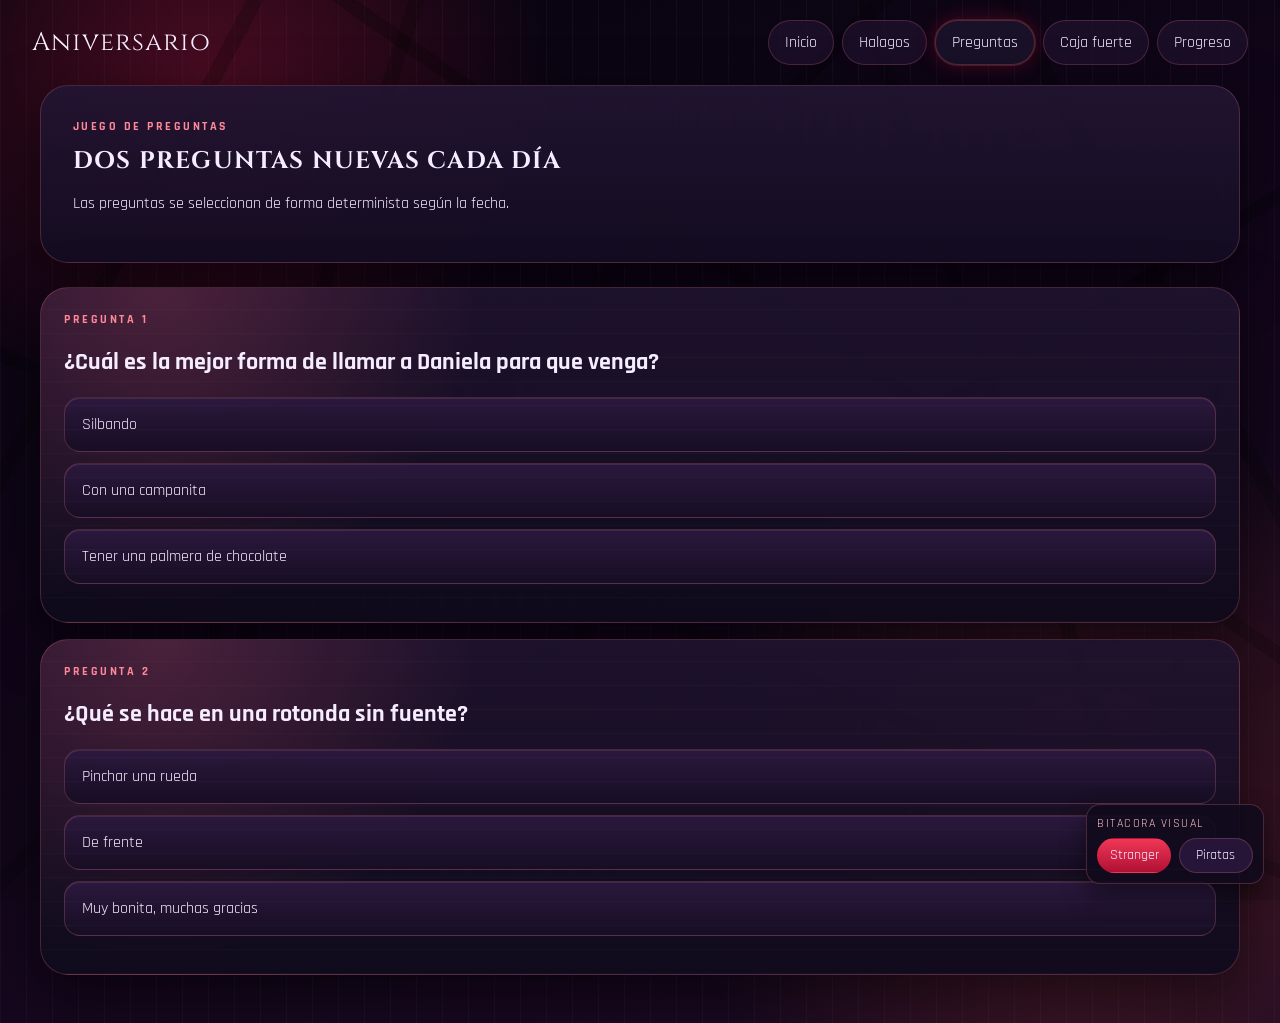
==== quiz.html @ 347fd541 "Add files via upload" ====
<!doctype html>
<html lang="es">
<head>
  <meta charset="utf-8">
  <meta name="viewport" content="width=device-width, initial-scale=1">
  <title>Aniversario | Preguntas</title>
  <link rel="stylesheet" href="css/global.css">
  <link rel="stylesheet" href="css/quiz.css">
  <link rel="stylesheet" href="css/theme-pirates.css" id="themePiratesStylesheet" disabled>
</head>
<body data-page="quiz">
  <header class="site-header">
    <a class="brand" href="index.html">Aniversario</a>
    <nav class="site-nav" aria-label="Navegación principal">
      <a href="index.html">Inicio</a>
      <a href="compliments.html">Halagos</a>
      <a class="active" href="quiz.html">Preguntas</a>
      <a href="safe.html">Caja fuerte</a>
      <a href="progress.html">Progreso</a>
    </nav>
  </header>

  <main class="page-shell">
    <section class="hero-card">
      <p class="eyebrow">Juego de preguntas</p>
      <h1>Dos preguntas nuevas cada día</h1>
      <p>Las preguntas se seleccionan de forma determinista según la fecha.</p>
    </section>

    <section id="quizList" class="quiz-list" aria-live="polite"></section>
  </main>

  <div id="modalRoot"></div>

  <script src="js/utils.js"></script>
  <script src="js/storage.js"></script>
  <script src="js/modal.js"></script>
  <script src="js/app.js"></script>
  <script src="js/quiz.js"></script>
</body>
</html>
---- css/global.css ----
@import url('https://fonts.googleapis.com/css2?family=Cinzel:wght@500;700&family=Rajdhani:wght@400;500;700&display=swap');

:root {
  color-scheme: dark;
  --bg: #080611;
  --bg-alt: #14061f;
  --surface: #181127;
  --surface-strong: #221733;
  --text: #f5ecff;
  --muted: #b8a9d2;
  --primary: #d9153c;
  --primary-strong: #a50d2e;
  --accent: #ff5f2f;
  --border: rgba(255, 130, 145, 0.22);
  --shadow: 0 18px 55px rgba(0, 0, 0, 0.55);
  --radius-lg: 28px;
  --radius-md: 18px;
  --radius-sm: 12px;
  --font-display: "Cinzel", "Times New Roman", serif;
  --font-body: "Rajdhani", "Trebuchet MS", sans-serif;
}

* { box-sizing: border-box; }

html {
  background:
    radial-gradient(circle at 16% 8%, rgba(222, 28, 70, 0.3), transparent 24%),
    radial-gradient(circle at 85% 80%, rgba(255, 88, 54, 0.24), transparent 30%),
    repeating-linear-gradient(90deg, rgba(255, 255, 255, 0.03) 0 1px, transparent 1px 26px),
    linear-gradient(160deg, #07040e 0%, #11051a 45%, #1a0a22 100%);
}

body {
  margin: 0;
  min-height: 100vh;
  font-family: var(--font-body);
  color: var(--text);
  background: transparent;
  position: relative;
}

body::before,
body::after {
  content: "";
  position: fixed;
  inset: 0;
  pointer-events: none;
  z-index: -1;
}

body::before {
  background:
    radial-gradient(ellipse at 50% 110%, rgba(255, 60, 46, 0.24), transparent 55%),
    radial-gradient(ellipse at 20% -10%, rgba(205, 35, 78, 0.2), transparent 45%);
}

body::after {
  background:
    linear-gradient(180deg, rgba(10, 8, 20, 0) 0%, rgba(6, 4, 12, 0.45) 100%),
    repeating-linear-gradient(0deg, rgba(255, 255, 255, 0.025) 0 1px, transparent 1px 3px);
  mix-blend-mode: screen;
  opacity: 0.32;
}

body[data-theme="stranger"]::before {
  background:
    radial-gradient(circle at 10% 20%, rgba(0, 0, 0, 0.88) 0 2px, transparent 3px),
    radial-gradient(circle at 14% 26%, rgba(0, 0, 0, 0.82) 0 5px, transparent 6px),
    linear-gradient(118deg, transparent 0 14%, rgba(0, 0, 0, 0.9) 14% 15%, transparent 15%),
    linear-gradient(108deg, transparent 0 26%, rgba(0, 0, 0, 0.92) 26% 27%, transparent 27%),
    radial-gradient(circle at 90% 18%, rgba(0, 0, 0, 0.9) 0 2px, transparent 3px),
    radial-gradient(circle at 86% 24%, rgba(0, 0, 0, 0.82) 0 5px, transparent 6px),
    linear-gradient(62deg, transparent 0 84%, rgba(0, 0, 0, 0.9) 84% 85%, transparent 85%),
    linear-gradient(72deg, transparent 0 73%, rgba(0, 0, 0, 0.92) 73% 74%, transparent 74%);
  mix-blend-mode: multiply;
  opacity: 0.24;
  filter: blur(0.45px);
}

body[data-theme="stranger"]::after {
  background:
    radial-gradient(circle at 8% 76%, rgba(0, 0, 0, 0.96) 0 8px, transparent 9px),
    radial-gradient(circle at 14% 82%, rgba(0, 0, 0, 0.82) 0 4px, transparent 5px),
    linear-gradient(135deg, transparent 0 40%, rgba(0, 0, 0, 0.88) 40% 41%, transparent 41%),
    linear-gradient(148deg, transparent 0 58%, rgba(0, 0, 0, 0.9) 58% 59%, transparent 59%),
    radial-gradient(circle at 92% 74%, rgba(0, 0, 0, 0.96) 0 8px, transparent 9px),
    radial-gradient(circle at 86% 80%, rgba(0, 0, 0, 0.82) 0 4px, transparent 5px),
    linear-gradient(215deg, transparent 0 36%, rgba(0, 0, 0, 0.88) 36% 37%, transparent 37%),
    linear-gradient(202deg, transparent 0 61%, rgba(0, 0, 0, 0.9) 61% 62%, transparent 62%),
    linear-gradient(180deg, rgba(10, 8, 20, 0) 0%, rgba(6, 4, 12, 0.45) 100%),
    repeating-linear-gradient(0deg, rgba(255, 255, 255, 0.025) 0 1px, transparent 1px 3px);
  mix-blend-mode: multiply;
  opacity: 0.28;
}

a {
  color: inherit;
  text-decoration: none;
}

button, select, input, textarea {
  font: inherit;
}

.site-header {
  display: flex;
  align-items: center;
  justify-content: space-between;
  gap: 1rem;
  padding: 1.25rem clamp(1rem, 3vw, 2rem);
}

.brand {
  font-family: var(--font-display);
  font-size: 1.6rem;
  letter-spacing: 0.04em;
}

.site-nav {
  display: flex;
  flex-wrap: wrap;
  gap: 0.5rem;
}

.site-nav a {
  padding: 0.7rem 1rem;
  border: 1px solid var(--border);
  border-radius: 999px;
  background: rgba(31, 16, 44, 0.75);
}

.site-nav a.active,
.site-nav a:hover {
  border-color: var(--border);
  background: var(--surface);
  box-shadow: 0 0 0 1px rgba(255, 95, 90, 0.2), 0 0 20px rgba(217, 21, 60, 0.3);
}

.page-shell,
.home-layout {
  width: min(1200px, calc(100% - 2rem));
  margin: 0 auto 3rem;
}

.hero-card,
.tool-card,
.poster-card,
.announcement-card,
.mission-card,
.reward-card,
.result-card,
.quiz-card,
.safe-card {
  background:
    linear-gradient(180deg, rgba(34, 21, 50, 0.92), rgba(20, 12, 33, 0.96));
  border: 1px solid var(--border);
  box-shadow: var(--shadow);
  backdrop-filter: blur(2px);
}

.hero-card {
  border-radius: var(--radius-lg);
  padding: 2rem;
  margin-bottom: 1.5rem;
}

.hero-card h1,
.section-heading h1,
.tool-card h2,
.reward-card h2 {
  margin: 0 0 0.5rem;
  font-family: var(--font-display);
  letter-spacing: 0.05em;
  text-transform: uppercase;
}

.eyebrow {
  margin: 0 0 0.65rem;
  text-transform: uppercase;
  letter-spacing: 0.2em;
  font-size: 0.78rem;
  color: #ff8898;
  font-weight: 700;
}

.muted { color: var(--muted); }

.primary-btn,
.secondary-btn,
.ghost-btn {
  border: 0;
  border-radius: 999px;
  padding: 0.85rem 1.15rem;
  cursor: pointer;
}

.primary-btn {
  background: linear-gradient(180deg, #f13756, #b01034);
  color: #fff6fb;
  box-shadow: 0 8px 24px rgba(211, 18, 62, 0.42);
}

.secondary-btn,
.ghost-btn {
  background: rgba(255, 110, 121, 0.13);
  color: #ffd8de;
  border: 1px solid rgba(255, 130, 145, 0.22);
}

.modal-backdrop {
  position: fixed;
  inset: 0;
  background: rgba(5, 3, 12, 0.68);
  display: none;
  align-items: center;
  justify-content: center;
  padding: 1rem;
  z-index: 20;
}

.modal-backdrop.open { display: flex; }

.modal {
  width: min(680px, 100%);
  background: linear-gradient(180deg, rgba(30, 18, 45, 0.98), rgba(15, 10, 28, 0.98));
  border-radius: var(--radius-lg);
  box-shadow: 0 26px 80px rgba(0, 0, 0, 0.3);
  border: 1px solid var(--border);
  padding: 1.5rem;
}

.modal-header {
  display: flex;
  justify-content: space-between;
  gap: 1rem;
  align-items: start;
  margin-bottom: 0.85rem;
}

.modal #appModalContent {
  padding: 0.1rem 0.8rem 0;
}

.modal-close {
  border: 0;
  background: transparent;
  font-size: 1.6rem;
  cursor: pointer;
  color: #ffd2da;
}

.grid-two {
  display: grid;
  grid-template-columns: repeat(2, minmax(0, 1fr));
  gap: 1rem;
}

.theme-switcher {
  position: fixed;
  right: 1rem;
  bottom: 1rem;
  z-index: 30;
  padding: 0.65rem;
  border-radius: 14px;
  border: 1px solid rgba(255, 130, 145, 0.24);
  background: rgba(17, 10, 28, 0.9);
  box-shadow: 0 10px 26px rgba(0, 0, 0, 0.45);
  max-width: 240px;
}

.theme-switcher-title {
  margin: 0 0 0.45rem;
  font-size: 0.78rem;
  letter-spacing: 0.12em;
  text-transform: uppercase;
  color: #ffc2cc;
}

.theme-switcher-actions {
  display: grid;
  grid-template-columns: repeat(2, minmax(0, 1fr));
  gap: 0.45rem;
}

.theme-chip {
  border: 1px solid rgba(255, 130, 145, 0.24);
  border-radius: 999px;
  background: rgba(48, 27, 67, 0.72);
  color: var(--text);
  padding: 0.45rem 0.72rem;
  font-size: 0.9rem;
  cursor: pointer;
}

.theme-chip.active {
  background: linear-gradient(180deg, #f13756, #b01034);
  border-color: transparent;
}

@media (max-width: 900px) {
  .grid-two,
  .home-layout,
  .compliments-grid,
  .progress-layout {
    grid-template-columns: 1fr;
  }

  .site-header {
    align-items: start;
    flex-direction: column;
  }

  .page-shell,
  .home-layout {
    width: min(100% - 1rem, 1200px);
  }

  .theme-switcher {
    left: 0.7rem;
    right: 0.7rem;
    bottom: 0.6rem;
    max-width: none;
  }
}
---- css/quiz.css ----
.quiz-list {
  display: grid;
  gap: 1rem;
}

.quiz-card {
  border-radius: var(--radius-lg);
  padding: 1.45rem;
  background:
    radial-gradient(circle at 10% 0, rgba(255, 95, 121, 0.2), transparent 28%),
    linear-gradient(180deg, rgba(31, 19, 46, 0.92), rgba(16, 11, 28, 0.97));
  position: relative;
  overflow: hidden;
}

.quiz-card::before {
  content: "";
  position: absolute;
  inset: 0;
  background:
    repeating-linear-gradient(
      0deg,
      rgba(255, 255, 255, 0.03) 0 1px,
      transparent 1px 24px
    );
  pointer-events: none;
  opacity: 0.7;
}

.quiz-options {
  display: grid;
  gap: 0.7rem;
  margin-top: 1rem;
}

.quiz-options button {
  text-align: left;
  border: 1px solid rgba(255, 130, 145, 0.22);
  border-radius: 16px;
  background: linear-gradient(180deg, rgba(44, 25, 62, 0.96), rgba(23, 14, 36, 0.97));
  padding: 1rem 1.05rem;
  cursor: pointer;
  color: var(--text);
  box-shadow: inset 0 1px 0 rgba(255, 184, 194, 0.1);
}

.quiz-options button:hover:not(:disabled) {
  transform: translateY(-1px);
  border-color: rgba(255, 130, 145, 0.46);
}

.quiz-feedback {
  margin-top: 0.9rem;
  font-weight: 700;
  color: #ff9aaa;
}
---- css/theme-pirates.css ----
@import url('https://fonts.googleapis.com/css2?family=Pirata+One&family=Cormorant+Garamond:wght@500;600;700&family=Alegreya:wght@500;700&display=swap');

html:has(body[data-theme="pirates"]) {
  background:
    radial-gradient(circle at 18% 14%, rgba(255, 255, 255, 0.38), transparent 22%),
    radial-gradient(circle at 74% 18%, rgba(255, 255, 255, 0.28), transparent 26%),
    linear-gradient(180deg, #9bd9ff 0%, #66b6ee 36%, #3f8fcf 52%, #27679c 56%, #1b4f7b 76%, #123a5f 100%);
}

body[data-theme="pirates"] {
  color-scheme: light;
  --bg: #efd8b0;
  --bg-alt: #d9b483;
  --surface: #f2dfbf;
  --surface-strong: #f7e8c9;
  --text: #2f1c0f;
  --muted: #6f5136;
  --primary: #8a3d15;
  --primary-strong: #63260f;
  --accent: #ba7a2d;
  --border: rgba(96, 56, 26, 0.28);
  --shadow: 0 18px 45px rgba(60, 34, 14, 0.22);
  --font-display: "Pirata One", "Times New Roman", serif;
  --font-body: "Cormorant Garamond", Georgia, serif;
  background:
    radial-gradient(circle at 18% 14%, rgba(255, 255, 255, 0.38), transparent 22%),
    radial-gradient(circle at 74% 18%, rgba(255, 255, 255, 0.28), transparent 26%),
    linear-gradient(180deg, #9bd9ff 0%, #66b6ee 36%, #3f8fcf 52%, #27679c 56%, #1b4f7b 76%, #123a5f 100%);
}

body[data-theme="pirates"]::before {
  background:
    radial-gradient(ellipse at 12% 18%, rgba(255, 255, 255, 0.28), transparent 30%),
    radial-gradient(ellipse at 84% 12%, rgba(255, 255, 255, 0.22), transparent 28%),
    linear-gradient(180deg, rgba(255, 255, 255, 0) 0 54%, rgba(255, 255, 255, 0.08) 55%, transparent 56%),
    linear-gradient(180deg, rgba(255, 255, 255, 0) 0 62%, rgba(13, 54, 86, 0.18) 63%, rgba(15, 57, 90, 0.32) 100%);
}

body[data-theme="pirates"]::after {
  opacity: 0.28;
  mix-blend-mode: soft-light;
  background:
    radial-gradient(ellipse at 21% 74%, rgba(18, 24, 32, 0.96) 0 5%, transparent 5.3%),
    radial-gradient(ellipse at 21% 75%, rgba(18, 24, 32, 0.96) 0 12%, transparent 12.5%),
    linear-gradient(110deg, transparent 0 48%, rgba(18, 24, 32, 0.96) 48% 50%, transparent 50%),
    linear-gradient(70deg, transparent 0 48%, rgba(18, 24, 32, 0.96) 48% 50%, transparent 50%),
    radial-gradient(ellipse at 71% 78%, rgba(18, 24, 32, 0.96) 0 5%, transparent 5.3%),
    radial-gradient(ellipse at 71% 79%, rgba(18, 24, 32, 0.96) 0 13%, transparent 13.5%),
    linear-gradient(112deg, transparent 0 49%, rgba(18, 24, 32, 0.96) 49% 51%, transparent 51%),
    linear-gradient(68deg, transparent 0 49%, rgba(18, 24, 32, 0.96) 49% 51%, transparent 51%),
    radial-gradient(circle at 24% 66%, rgba(18, 24, 32, 0.96) 0 4px, transparent 5px),
    radial-gradient(circle at 74% 70%, rgba(18, 24, 32, 0.96) 0 4px, transparent 5px),
    linear-gradient(180deg, rgba(255, 255, 255, 0) 0%, rgba(12, 43, 70, 0.22) 72%, rgba(9, 33, 57, 0.36) 100%),
    repeating-linear-gradient(0deg, rgba(255, 255, 255, 0.06) 0 2px, transparent 2px 14px);
}

body[data-theme="pirates"] .site-header {
  background: linear-gradient(180deg, rgba(247, 232, 202, 0.85), rgba(236, 206, 157, 0.76));
  border-bottom: 2px solid rgba(107, 67, 35, 0.2);
  backdrop-filter: blur(1px);
}

body[data-theme="pirates"] .brand {
  font-family: var(--font-display);
  font-size: clamp(1.9rem, 2.4vw, 2.5rem);
  letter-spacing: 0.06em;
  color: #6c2f12;
  text-shadow: 0 1px 0 rgba(255, 240, 214, 0.85), 0 4px 12px rgba(117, 67, 27, 0.24);
}

body[data-theme="pirates"] .site-nav a {
  background: rgba(249, 236, 212, 0.76);
  border: 1px solid rgba(109, 67, 35, 0.24);
  border-radius: 999px;
  color: #56270f;
  font-size: 1.02rem;
  font-weight: 600;
}

body[data-theme="pirates"] .site-nav a.active,
body[data-theme="pirates"] .site-nav a:hover {
  background: linear-gradient(180deg, rgba(249, 232, 201, 0.98), rgba(230, 197, 146, 0.98));
  box-shadow: 0 9px 20px rgba(89, 55, 27, 0.22);
}

body[data-theme="pirates"] .hero-card,
body[data-theme="pirates"] .tool-card,
body[data-theme="pirates"] .poster-card,
body[data-theme="pirates"] .announcement-card,
body[data-theme="pirates"] .mission-card,
body[data-theme="pirates"] .reward-card,
body[data-theme="pirates"] .result-card,
body[data-theme="pirates"] .quiz-card,
body[data-theme="pirates"] .safe-card,
body[data-theme="pirates"] .links-frame,
body[data-theme="pirates"] .board-frame {
  background:
    radial-gradient(circle at 50% 0, rgba(255, 249, 232, 0.45), transparent 34%),
    linear-gradient(180deg, rgba(248, 232, 201, 0.97), rgba(232, 203, 157, 0.96));
  border: 2px solid rgba(109, 67, 35, 0.25);
  border-radius: 18px;
  box-shadow:
    inset 0 1px 0 rgba(255, 247, 230, 0.56),
    0 16px 34px rgba(71, 42, 17, 0.2);
  color: var(--text);
  backdrop-filter: none;
}

body[data-theme="pirates"] .hero-card,
body[data-theme="pirates"] .tool-card,
body[data-theme="pirates"] .safe-card,
body[data-theme="pirates"] .quiz-card,
body[data-theme="pirates"] .result-card {
  position: relative;
}

body[data-theme="pirates"] .hero-card::after,
body[data-theme="pirates"] .tool-card::after,
body[data-theme="pirates"] .safe-card::after,
body[data-theme="pirates"] .quiz-card::after,
body[data-theme="pirates"] .result-card::after {
  content: "";
  position: absolute;
  inset: 0;
  pointer-events: none;
  border-radius: inherit;
  background:
    radial-gradient(circle at 90% 15%, rgba(119, 72, 37, 0.08), transparent 26%),
    repeating-linear-gradient(0deg, rgba(128, 81, 43, 0.05) 0 1px, transparent 1px 22px);
}

body[data-theme="pirates"] .hero-card h1,
body[data-theme="pirates"] .section-heading h1,
body[data-theme="pirates"] .tool-card h2,
body[data-theme="pirates"] .reward-card h2 {
  text-transform: none;
  letter-spacing: 0.03em;
  line-height: 0.95;
  color: #5f250d;
  text-shadow: 0 1px 0 rgba(255, 245, 225, 0.95), 0 8px 20px rgba(104, 59, 24, 0.24);
}

body[data-theme="pirates"] .hero-card h1 {
  font-family: var(--font-display);
  font-size: clamp(2.4rem, 6.2vw, 4.8rem);
}

body[data-theme="pirates"] .tool-card h2,
body[data-theme="pirates"] .reward-card h2,
body[data-theme="pirates"] .section-heading h1 {
  font-family: var(--font-display);
  font-size: clamp(1.8rem, 4.5vw, 3rem);
}

body[data-theme="pirates"] p,
body[data-theme="pirates"] li,
body[data-theme="pirates"] label,
body[data-theme="pirates"] button,
body[data-theme="pirates"] input,
body[data-theme="pirates"] select {
  font-size: clamp(1.08rem, 1.7vw, 1.22rem);
}

body[data-theme="pirates"] .eyebrow {
  color: #7d4d25;
  letter-spacing: 0.16em;
  font-size: 0.86rem;
  font-weight: 700;
}

body[data-theme="pirates"] .safe-card .eyebrow {
  color: #6f3514;
}

body[data-theme="pirates"] .safe-card > p:not(.eyebrow) {
  color: #3a2415;
  font-family: "Alegreya", Georgia, serif;
  font-size: clamp(1.02rem, 1.45vw, 1.16rem);
  line-height: 1.35;
  font-weight: 700;
  margin-top: 0.35rem;
  margin-bottom: 0.95rem;
}

body[data-theme="pirates"] .muted {
  color: #6b4c33;
}

body[data-theme="pirates"] .primary-btn,
body[data-theme="pirates"] .secondary-btn,
body[data-theme="pirates"] .ghost-btn {
  border-radius: 12px;
  padding: 0.82rem 1.2rem;
  font-weight: 700;
}

body[data-theme="pirates"] .primary-btn {
  background: linear-gradient(180deg, #b96c2d, #8f461e);
  color: #fff9ef;
  box-shadow: 0 10px 20px rgba(88, 48, 21, 0.28);
}

body[data-theme="pirates"] .secondary-btn,
body[data-theme="pirates"] .ghost-btn {
  background: rgba(132, 84, 44, 0.12);
  color: #5b2d14;
  border: 1px solid rgba(111, 69, 36, 0.24);
}

body[data-theme="pirates"] .modal-backdrop {
  background: rgba(61, 35, 14, 0.44);
}

body[data-theme="pirates"] .modal {
  background: linear-gradient(180deg, rgba(249, 235, 209, 0.98), rgba(237, 210, 168, 0.98));
  border: 2px solid rgba(111, 70, 37, 0.24);
}

body[data-theme="pirates"] .modal-close {
  color: #6f4a2c;
}

body[data-theme="pirates"] .board-frame::before {
  inset: 12px;
  border-radius: 14px;
  border: 1px dashed rgba(116, 73, 38, 0.28);
}

body[data-theme="pirates"] .board-frame::after {
  background:
    radial-gradient(circle at 10% 0, rgba(255, 255, 255, 0.22), transparent 26%),
    repeating-linear-gradient(90deg, rgba(128, 81, 43, 0.04) 0 1px, transparent 1px 20px);
  opacity: 0.42;
}

body[data-theme="pirates"] .announcement-card {
  border-radius: 14px;
  border: 2px solid rgba(111, 70, 37, 0.3);
  box-shadow: 0 10px 22px rgba(77, 45, 20, 0.18);
}

body[data-theme="pirates"] .announcement-card:hover {
  box-shadow: 0 14px 28px rgba(77, 45, 20, 0.26);
}

body[data-theme="pirates"] .quick-links a {
  border-radius: 14px;
  border: 2px solid rgba(111, 70, 37, 0.26);
  background: linear-gradient(180deg, rgba(246, 229, 195, 0.97), rgba(229, 196, 146, 0.96));
}

body[data-theme="pirates"] .quick-links a:hover {
  transform: translateY(-2px);
}

body[data-theme="pirates"] .progress-bar {
  background: rgba(120, 75, 40, 0.15);
}

body[data-theme="pirates"] .progress-bar span {
  background: linear-gradient(90deg, #d29c52, #9e602f, #7d411e);
}

body[data-theme="pirates"] .reward-visual {
  border: 2px solid rgba(113, 70, 38, 0.26);
  border-radius: 16px;
  background:
    radial-gradient(circle at 10% 0, rgba(255, 247, 224, 0.35), transparent 24%),
    linear-gradient(135deg, rgba(212, 174, 121, 0.36), rgba(147, 95, 51, 0.22));
  box-shadow: inset 0 1px 0 rgba(255, 246, 223, 0.32);
}

body[data-theme="pirates"] .safe-visual {
  border: 2px solid rgba(113, 70, 38, 0.26);
  border-radius: 16px;
  min-height: 260px;
  background:
    linear-gradient(180deg, rgba(72, 43, 21, 0.38), rgba(49, 30, 14, 0.5)),
    url('../assets/cajaFuerte.webp') center center / contain no-repeat;
  background-color: rgba(109, 73, 39, 0.36);
  box-shadow: inset 0 1px 0 rgba(255, 246, 223, 0.32);
  color: #fff8ea;
  text-shadow: 0 2px 8px rgba(40, 24, 10, 0.55);
}

body[data-theme="pirates"] .safe-visual.open {
  background:
    linear-gradient(180deg, rgba(130, 92, 49, 0.26), rgba(86, 56, 28, 0.34)),
    url('../assets/cajaFuerte.webp') center center / contain no-repeat;
  background-color: rgba(126, 86, 45, 0.3);
}

body[data-theme="pirates"] .filter-field select,
body[data-theme="pirates"] .quiz-select,
body[data-theme="pirates"] .safe-input,
body[data-theme="pirates"] .safe-actions .safe-input,
body[data-theme="pirates"] .quiz-options button {
  background: rgba(250, 237, 212, 0.9);
  border: 1px solid rgba(111, 70, 37, 0.28);
  color: var(--text);
  border-radius: 10px;
}

body[data-theme="pirates"] .theme-switcher {
  background: rgba(243, 224, 192, 0.94);
  border-color: rgba(109, 67, 35, 0.3);
  box-shadow: 0 10px 24px rgba(66, 40, 19, 0.22);
}

body[data-theme="pirates"] .theme-switcher-title {
  color: #6f4120;
  font-size: 0.76rem;
}

body[data-theme="pirates"] .theme-chip {
  background: rgba(255, 246, 227, 0.85);
  color: #5a2d16;
  border-color: rgba(109, 67, 35, 0.24);
  border-radius: 10px;
  font-weight: 600;
}

body[data-theme="pirates"] .theme-chip.active {
  background: linear-gradient(180deg, #b3773a, #8a4f25);
  color: #fff8ee;
}

@media (max-width: 900px) {
  body[data-theme="pirates"] .hero-card h1 {
    font-size: clamp(2rem, 9vw, 3.2rem);
  }

  body[data-theme="pirates"] .tool-card h2,
  body[data-theme="pirates"] .reward-card h2,
  body[data-theme="pirates"] .section-heading h1 {
    font-size: clamp(1.5rem, 7.2vw, 2.4rem);
  }
}
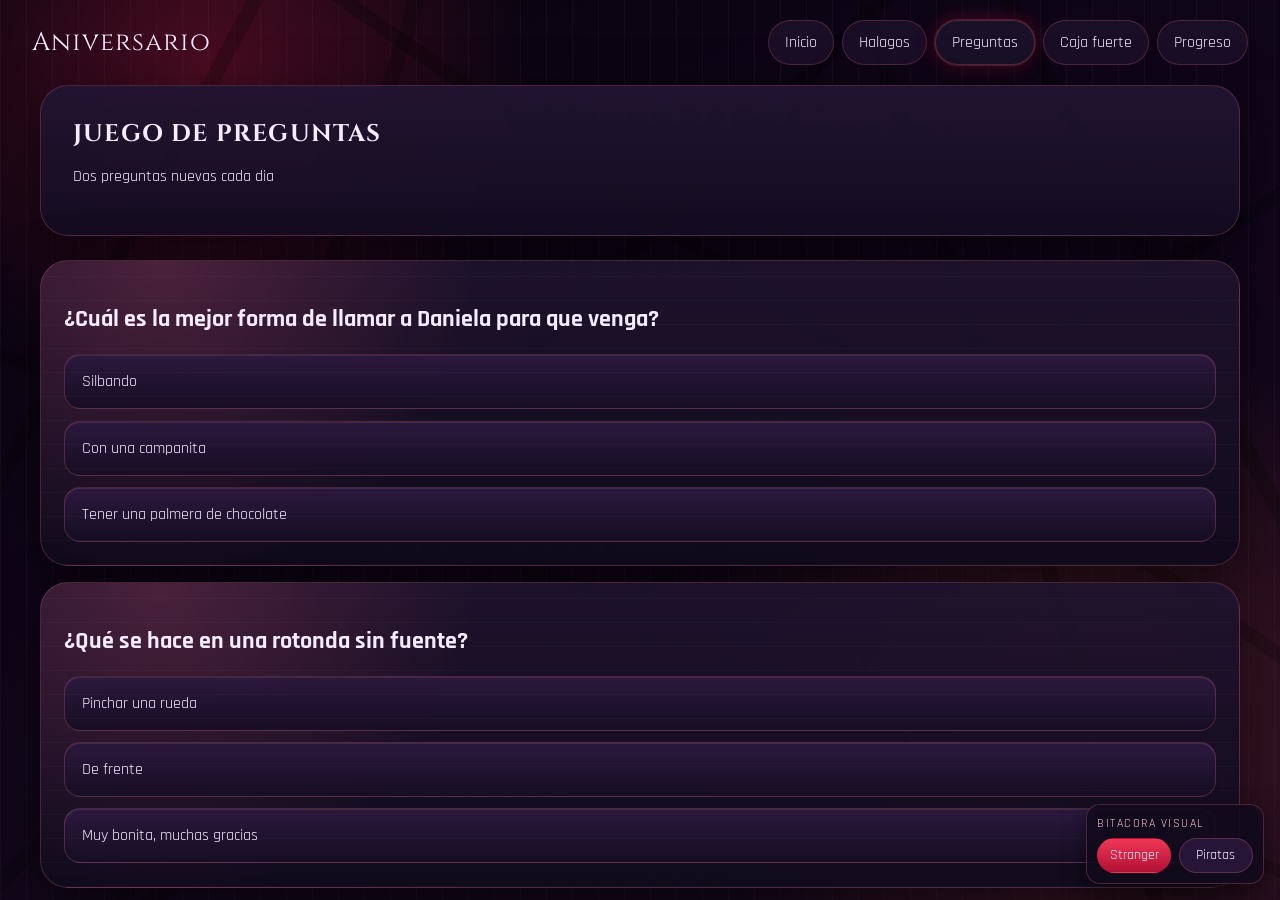
==== commit 6c428a81: "Update text content in compliments, quiz, and safe pages for clarity and consistency" ====
--- a/quiz.html
+++ b/quiz.html
@@ -22,9 +22,8 @@
 
   <main class="page-shell">
     <section class="hero-card">
-      <p class="eyebrow">Juego de preguntas</p>
-      <h1>Dos preguntas nuevas cada día</h1>
-      <p>Las preguntas se seleccionan de forma determinista según la fecha.</p>
+      <h1>Juego de preguntas</h1>
+      <p>Dos preguntas nuevas cada dia</p>
     </section>
 
     <section id="quizList" class="quiz-list" aria-live="polite"></section>
